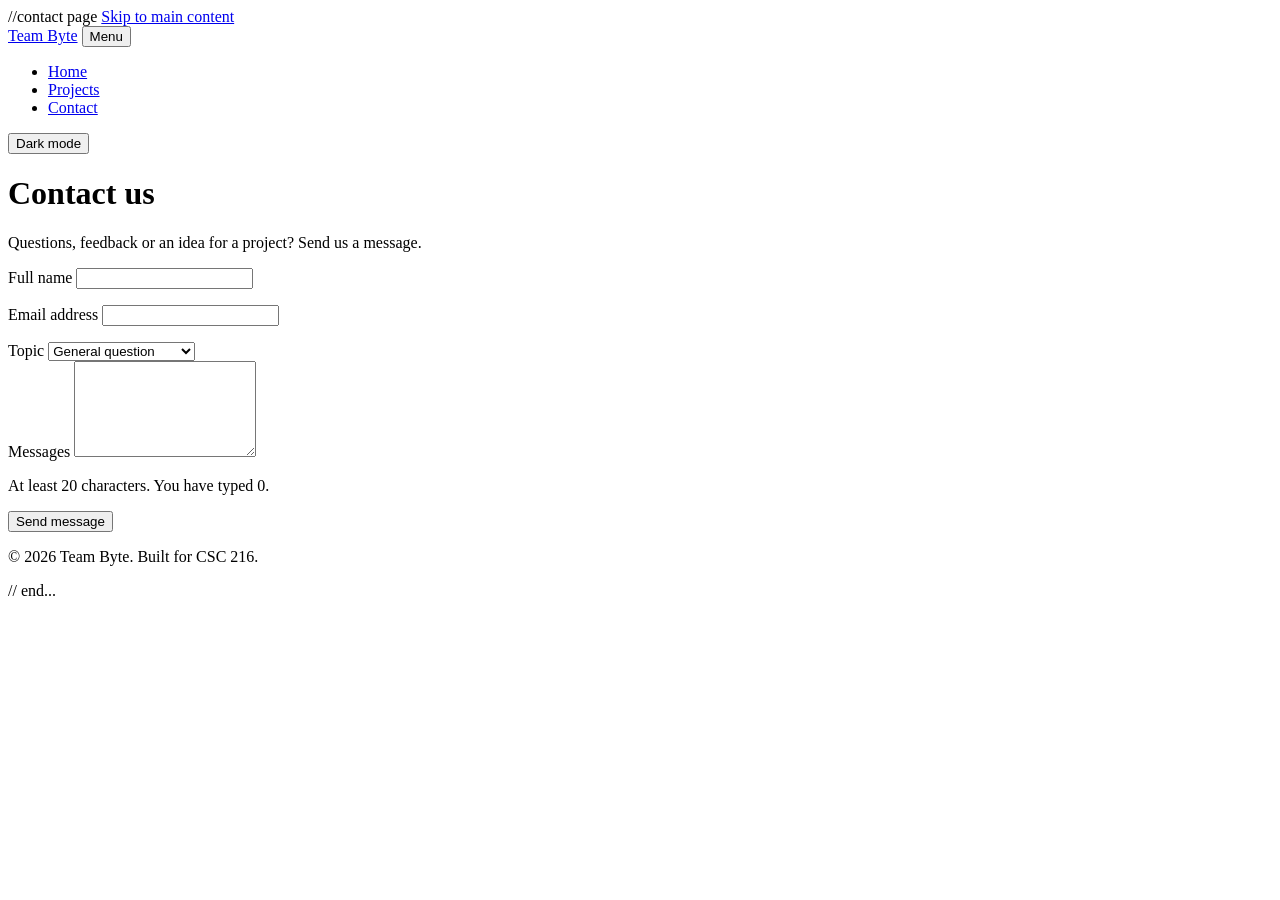
==== contact.html @ ac4a9874 "Add contact page Co-authored-by: Brenda Chepkirui <brendachepkirui681@gmail.com>" ====
<!DOCTYPE html> //contact page 
<html lamg="en">
    <head>
        <meta charset="UTF-8">
        <meta name="viewport" content="width=device-with, initial-scale=1.0">
        <meta name="description" content="Send a message to Team Byte.">
        <title>Contact | Team Byte</title>
        <link rel="stylesheet" href="css/styles.css">
        <script src="js/script.js" defer></script>
    </head>
    <body>
        <a class="skip-link" href="#main">Skip to main content</a>

        <header class="site-header">
            <div class="container header-inner">
                <a class="logo" href="index.html">Team Byte</a>
                <button class="nav toggle" type="button" aria-expanded="false" aria-controls="size-nav">Menu</button>
                <nav id="site-nav" class="site-nav" arial-label="Main">
                    <ul>
                        <li><a href="index.html">Home</a></li>
                        <li><a href="projects.html">Projects</a></li>
                        <li><a href="contact.html" aria-current="page">Contact</a></li>
                    </ul>
                </nav>
                <button class="theme-toggle" type="button" aria-pressed="false">Dark mode</button>
            </div>
        </header>

        <main id="main" class="container">
            <header class="page-header">
                <h1>Contact us</h1>
                <p class="lead">Questions, feedback or an idea for a project? Send us a message.</p>
            </header>

            <form id="contact-form" class="contact-form" novalidate>
                <div class="field">
                    <label for="name">Full name</label>
                    <input type="text" id="name" autocomplete="name" required aria-describedby="name-error">
                    <p class="error" id="name-error"></p>
                </div>

                <div class="field">
                    <label for="email">Email address</label>
                    <input type="email" id="email" name="email" autocomplete="email" required aria-describedby="email-error">
                    <p class="error" id="email-error"></p>
                </div>

                <div class="field">
                    <label for="topic">Topic</label>
                    <select id="topic" name="topic">
                        <option value="general">General question</option>
                        <option value="collaboration">Collaboration</option>
                        <option value="feedback">Feedback on our site</option>
                    </select>
                </div>

                <div class="field">
                    <label for="message">Messages</label>
                    <textarea id="message" name="message" rows="6" required minlength="20" aria-describedby="message-hint message-error"></textarea>
                    <p class="hint" id="message-hint">At least 20 characters. You have typed <span id="char-count">0</span>.</p>
                    <p class="error" id="message-error"></p>
                </div>

                <button class="button" type="submit">Send message</button>
                <p id="form-status" class="form-status" role="status"></p>
            </form>
        </main>

        <footer class="site-footer">
            <div class="container">
                <P>© <span id="year">2026</span> Team Byte. Built for CSC 216.</P>
            </div>
        </footer>
    </body>
</html> // end...
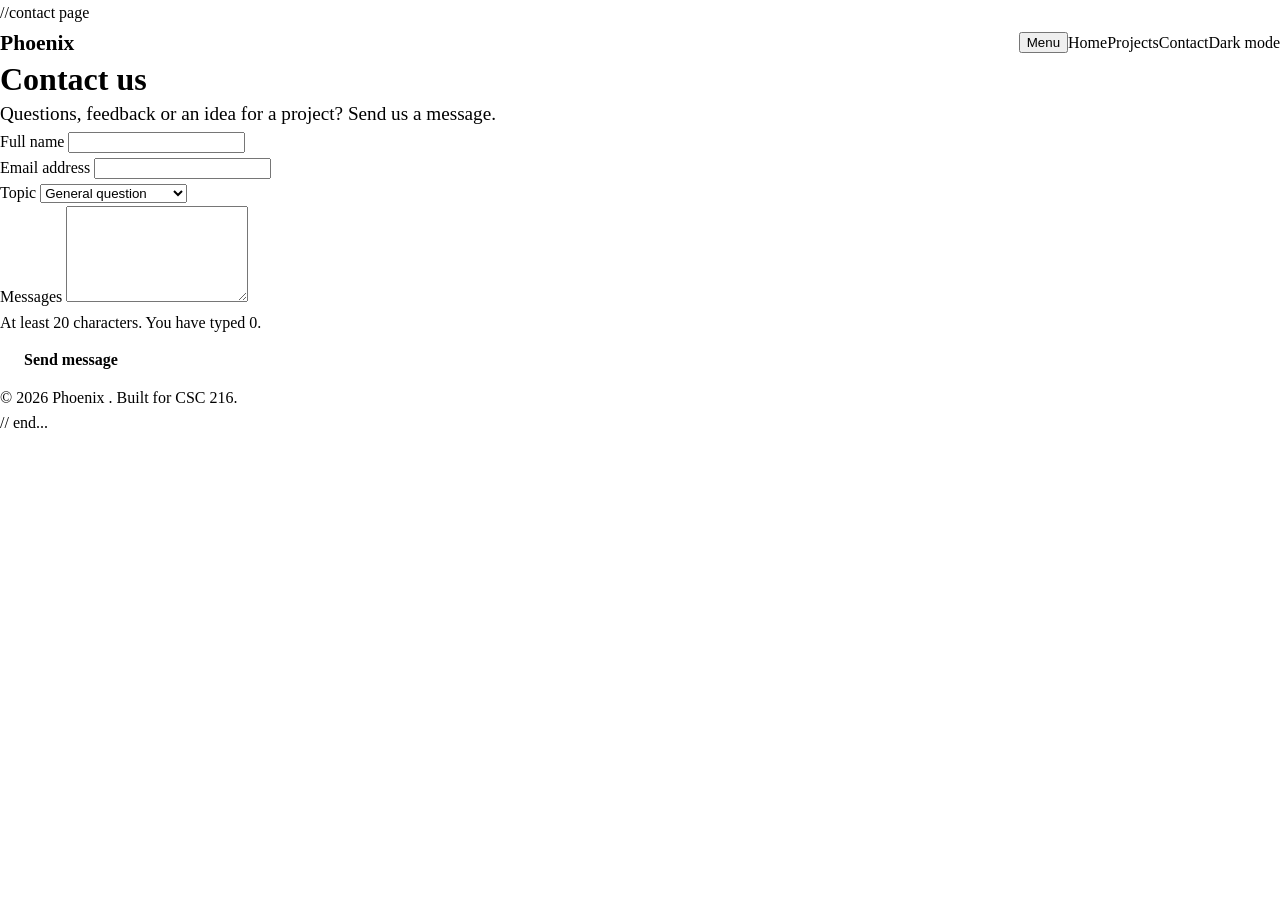
==== commit 26023238: "update script.js" ====
--- a/contact.html
+++ b/contact.html
@@ -3,8 +3,8 @@
     <head>
         <meta charset="UTF-8">
         <meta name="viewport" content="width=device-with, initial-scale=1.0">
-        <meta name="description" content="Send a message to Team Byte.">
-        <title>Contact | Team Byte</title>
+        <meta name="description" content="Send a message to Phoenix .">
+        <title>Contact | Phoenix </title>
         <link rel="stylesheet" href="css/styles.css">
         <script src="js/script.js" defer></script>
     </head>
@@ -13,7 +13,7 @@
 
         <header class="site-header">
             <div class="container header-inner">
-                <a class="logo" href="index.html">Team Byte</a>
+                <a class="logo" href="index.html">Phoenix </a>
                 <button class="nav toggle" type="button" aria-expanded="false" aria-controls="size-nav">Menu</button>
                 <nav id="site-nav" class="site-nav" arial-label="Main">
                     <ul>
@@ -68,7 +68,7 @@
 
         <footer class="site-footer">
             <div class="container">
-                <P>© <span id="year">2026</span> Team Byte. Built for CSC 216.</P>
+                <P>© <span id="year">2026</span> Phoenix . Built for CSC 216.</P>
             </div>
         </footer>
     </body>
--- a/css/styles.css
+++ b/css/styles.css
@@ -0,0 +1,494 @@
+/* =====================================================
+   Team website stylesheet (CSC 216, Lab 2)
+   One file styles every page on the site.
+   ===================================================== */
+
+/* ---------- 1. Design tokens ---------- */
+/* =====================================================
+   :root:
+    --color-bg: #f6f7f4;
+    --colo-surface:#ffffff;
+    --color-text: #1c2430;
+    --color-muted:#5a6474;
+    --color-primary: #0f6e6e;
+    --color-primary-dark: #0a5050;
+    --color-on-primary: #ffffff;
+    --color-border: #dde1e6;
+    --color-error: #b3261e;
+    --color-success: #1e7b3a;
+
+  --font-body: system-ui, -apple-system, "Segoe UI", Roboto, Arial, sans-serif;
+  --font-heading: Georgia, "Times New Roman", serif;
+
+  --space-1: 0.5rem;
+  --space-2: 1rem;
+  --space-3: 1.5rem;
+  --space-4: 2.5rem;
+  --space-5: 4rem;
+
+  --radius: 10px;
+  --max-width: 1080px;
+}
+
+body.dark {
+  --color-bg: #11161d;
+  --color-surface: #1a212b;
+  --color-text: #e7ebf0;
+  --color-muted: #a2abb9;
+  --color-
+  --color-surface: #ffffff;
+  --color-text: #1c2430;
+  --color-muted: #5a6474;
+  --color-primary: #0f6e6e;
+  --color-primary-dark: #0a5050;
+  --color-on-primary: #ffffff;
+  --color-border: #dde1e6;
+  --color-error: #b3261e;
+  --color-success: #1e7b3a;
+
+  --font-body: system-ui, -apple-system, "Segoe UI", Roboto, Arial, sans-serif;
+  --font-heading: Georgia, "Times New Roman", serif;
+
+  --space-1: 0.5rem;
+  --space-2: 1rem;
+  --space-3: 1.5rem;
+  --space-4: 2.5rem;
+  --space-5: 4rem;
+
+  --radius: 10px;
+  --max-width: 1080px;
+}
+
+body.dark {
+  --color-bg: #FFF8F1;
+  --color-surface: #FFFFFF;
+  --color-text: #e7ebf0;
+  --color-muted: #625D73;
+  --color-primary: #5B3FD6;
+  --color-primary-dark: #4527AO;
+  --color-on-primary: #0b1f1f;
+  --color-border: #E8DFF5;
+  --color-error: #B3261E;
+  --color-success: #1E7B3A;
+  color-scheme: dark;
+  --color-accent: #FF6B6B;
+  --color-highlight #FFD166cc
+}
+/* ---------- 2. Base and reset ---------- */
+*,
+*::before,
+*::after {
+  box-sizing: border-box;
+}
+
+body {
+  margin: 0;
+  font-family: var(--font-body);
+  font-size: 1rem;
+  line-height: 1.6;
+  color: var(--color-text);
+  background-color: var(--color-bg);
+  transition: background-color 0.3s ease, color 0.3s ease;
+}
+
+h1,
+h2,
+h3 {
+  font-family: var(--font-heading);
+  line-height: 1.2;
+  margin: 0 0 var(--space-2);
+}
+
+p {
+  margin: 0 0 var(--space-2);
+}
+
+a {
+  color: var(--color-primary);
+}
+img{
+    max-width: 100%;
+    display: block;
+}
+:focus-visible{
+    outline: 3px solid var(-color-primary);
+    outline-offset: 3px;
+}
+/* ---------- 3. Layout helpers ---------- */
+.container {
+  width: 100%;
+  max-width: var(--max-width);
+  margin-inline: auto;
+  padding-inline: var(--space-2);
+}
+.section {
+  padding-block: var(--space-4);
+}
+
+.skip-link {
+  position: absolute;
+  top: -4rem;
+  left: var(--space-2);
+  z-index: 100;
+  padding: var(--space-1) var(--space-2);
+  border-radius: var(--radius);
+  background-color: var(--color-primary);
+  color: var(--color-on-primary);
+}
+
+.skip-link:focus {
+  top: var(--space-2);
+}
+/* ---------- 4. Header and navigation ---------- */
+.site-header {
+  position: sticky;
+  top: 0;
+  z-index: 10;
+  background-color: var(--color-surface);
+  border-bottom: 1px solid var(--color-border);
+}
+
+.header-inner {
+  display: flex;
+  flex-wrap: wrap;
+  align-items: center;
+  gap: var(--space-2);
+  padding-block: var(--space-2);
+}
+
+.logo {
+  margin-right: auto;
+  font-family: var(--font-heading);
+  font-size: 1.35rem;
+  font-weight: 700;
+  color: var(--color-text);
+  text-decoration: none;
+}
+
+.site-nav ul {
+  display: flex;
+  gap: var(--space-1);
+  margin: 0;
+  padding: 0;
+  list-style: none;
+}
+
+.site-nav a {
+  display: block;
+  padding: var(--space-1) var(--space-2);
+  border-radius: var(--radius);
+  color: var(--color-text);
+  font-weight: 500;
+  text-decoration: none;
+}
+
+.site-nav a:hover {
+  background-color: var(--color-bg);
+}
+
+.site-nav a[aria-current="page"] {
+  background-color: var(--color-primary);
+  color: var(--color-on-primary);
+}
+
+.nav-toggle,
+.theme-toggle {
+  padding: var(--space-1) var(--space-2);
+  border: 1px solid var(--color-border);
+  border-radius: var(--radius);
+  background-color: transparent;
+  color: var(--color-text);
+  font: inherit;
+  cursor: pointer;
+}
+
+.theme-toggle[aria-pressed="true"] {
+  border-color: var(--color-primary);
+  color: var(--color-primary);
+}
+
+.nav-toggle {
+  display: none;
+}
+/* ---------- 5. Buttons and hero ---------- */
+.button {
+  display: inline-block;
+  padding: 0.75rem 1.5rem;
+  border: none;
+  border-radius: var(--radius);
+  background-color: var(--color-primary);
+  color: var(--color-on-primary);
+  font: inherit;
+  font-weight: 600;
+  text-decoration: none;
+  cursor: pointer;
+  transition: background-color 0.2s ease, transform 0.2s ease;
+}
+
+.button:hover {
+  background-color: var(--color-primary-dark);
+  color: var(--color-on-primary);
+  transform: translateY(-2px);
+}
+
+.hero {
+  padding-block: var(--space-5);
+  background: linear-gradient(135deg, var(--color-surface), var(--color-bg));
+  border-bottom: 1px solid var(--color-border);
+}
+
+.hero h1 {
+  max-width: 18ch;
+  margin-bottom: 1.2rem;
+  font-size: clamp(2rem, 5vw, 3.25rem);
+  font-weight: 800;
+  line-height:1.15 ;
+  color: var(--color-primary)
+
+}
+
+.eyebrow {
+  margin-bottom: var(--space-1);
+  color: var(--color-primary);
+  font-size: 0.8rem;
+  font-weight: 700;
+  letter-spacing: 0.12em;
+  text-transform: uppercase;
+}
+
+.lead {
+  max-width: 55ch;
+  margin-bottom: var(--space-3);
+  color: var(--color-muted);
+  font-size: 1.2rem;
+}
+.page-header {
+  padding-block: var(--space-4) var(--space-2);
+}
+/* ---------- 6. Cards and grids ---------- */
+.team-grid,
+.project-grid {
+  display: grid;
+  grid-template-columns: repeat(auto-fit, minmax(260px, 1fr));
+  gap: var(--space-3);
+}
+
+.card {
+  padding: var(--space-3);
+  border: 1px solid var(--color-border);
+  border-radius: var(--radius);
+  background-color: var(--color-surface);
+}
+
+.avatar {
+  display: grid;
+  place-items: center;
+  width: 64px;
+  height: 64px;
+  margin-bottom: var(--space-2);
+  border-radius: 50%;
+  background-color: var(--color-primary);
+  color: var(--color-on-primary);
+  font-size: 1.25rem;
+  font-weight: 700;
+}
+
+.role {
+  color: var(--color-primary);
+  font-weight: 600;
+}
+
+.skill-list {
+  padding-left: 1.25rem;
+}
+
+.skill-list li {
+  margin-bottom: var(--space-1);
+}
+/* ---------- 6. Cards and grids ---------- */
+.team-grid,
+.project-grid {
+  display: grid;
+  grid-template-columns: repeat(auto-fit, minmax(260px, 1fr));
+  gap: var(--space-3);
+}
+
+.card {
+  padding: var(--space-3);
+  border: 1px solid var(--color-border);
+  border-radius: var(--radius);
+  background-color: var(--color-surface);
+}
+
+.avatar {
+  display: grid;
+  place-items: center;
+  width: 64px;
+  height: 64px;
+  margin-bottom: var(--space-2);
+  border-radius: 50%;
+  background-color: var(--color-primary);
+  color: var(--color-on-primary);
+  font-size: 1.25rem;
+  font-weight: 700;
+}
+
+.role {
+  color: var(--color-primary);
+  font-weight: 600;
+}
+
+.skill-list {
+    padding-left: 1.25rem;
+}
+
+.skill-list li {
+  margin-bottom: var(--space-1);
+  /* ---------- 7. Projects page ---------- */
+.filters {
+  display: flex;
+  flex-wrap: wrap;
+  gap: var(--space-1);
+  margin-bottom: var(--space-2);
+}
+
+.filter-btn {
+  padding: 0.4rem 1rem;
+  border: 1px solid var(--color-border);
+  border-radius: 999px;
+  background-color: var(--color-surface);
+  color: var(--color-text);
+  font: inherit;
+  cursor: pointer;
+}
+
+.filter-btn[aria-pressed="true"] {
+  border-color: var(--color-primary);
+  background-color: var(--color-primary);
+  color: var(--color-on-primary);
+}
+
+.project-count {
+  color: var(--color-muted);
+}
+
+.tag {
+  display: inline-block;
+  margin-bottom: var(--space-1);
+  color: var(--color-primary);
+  font-size: 0.75rem;
+  font-weight: 700;
+  letter-spacing: 0.06em;
+  text-transform: uppercase;
+}
+
+/* ---------- 8. Contact form ---------- */
+.contact-form {
+  max-width: 560px;
+  padding-bottom: var(--space-4);
+}
+
+.field {
+  margin-bottom: var(--space-3);
+}
+
+label {
+  display: block;
+  margin-bottom: 0.35rem;
+  font-weight: 600;
+}
+
+input,
+select,
+textarea {
+  width: 100%;
+  padding: 0.65rem 0.8rem;
+  border: 1px solid var(--color-border);
+  border-radius: var(--radius);
+  background-color: var(--color-surface);
+  color: var(--color-text);
+  font: inherit;
+}
+
+input:focus,
+select:focus,
+textarea:focus {
+  border-color: var(--color-primary);
+}
+
+input[aria-invalid="true"],
+textarea[aria-invalid="true"] {
+  border-color: var(--color-error);
+}
+
+.hint,
+.error {
+  margin: 0.35rem 0 0;
+  font-size: 0.9rem;
+}
+
+.hint {
+  color: var(--color-muted);
+}
+
+.error {
+  min-height: 1.4em;
+  color: var(--color-error);
+}
+
+.form-status {
+  margin-top: var(--space-2);
+  color: var(--color-success);
+  font-weight: 600;
+}
+/* ---------- 9. Footer ---------- */
+.site-footer {
+  margin-top: var(--space-4);
+  padding-block: var(--space-3);
+  border-top: 1px solid var(--color-border);
+  color: var(--color-muted);
+  text-align: center;
+}
+
+/* ---------- 10. Small screens ---------- */
+@media (max-width: 700px) {
+  .nav-toggle {
+    display: inline-block;
+  }
+
+  .site-nav {
+    display: none;
+    order: 3;
+    width: 100%;
+  }
+
+  .site-nav.open {
+    display: block;
+  }
+
+  .site-nav ul {
+    flex-direction: column;
+  }H
+H
+  .section {
+    padding-block: var(--space-3);
+  }
+}
+
+/* ---------- 11. Respect reduced-motion preferences ---------- */
+@media (prefers-reduced-motion: reduce) {
+  *,
+  *::before,
+  *::after {
+    transition: none !important;
+  }
+}
+
+
+
+  
+
+
+
+
+
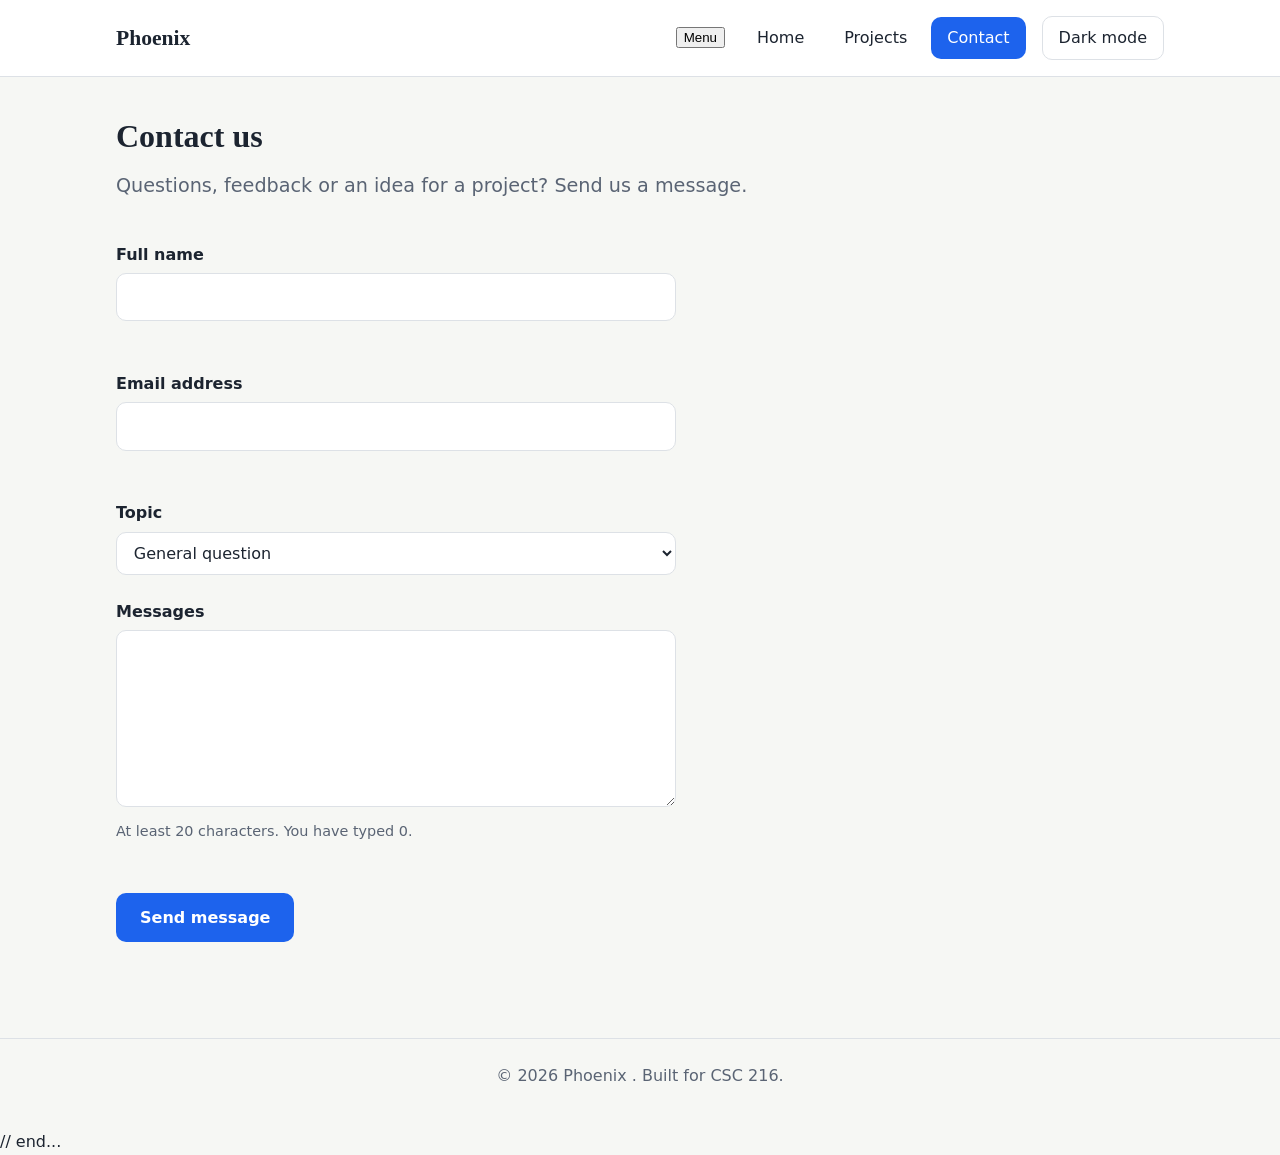
==== commit ef64c8f4: "Fix comment syntax in contact.html" ====
--- a/contact.html
+++ b/contact.html
@@ -1,8 +1,8 @@
-<!DOCTYPE html> //contact page 
+<!DOCTYPE html> <!-- Contact page-->
 <html lamg="en">
     <head>
         <meta charset="UTF-8">
-        <meta name="viewport" content="width=device-with, initial-scale=1.0">
+        <meta name="viewport" content="width=device-width, initial-scale=1.0">
         <meta name="description" content="Send a message to Phoenix .">
         <title>Contact | Phoenix </title>
         <link rel="stylesheet" href="css/styles.css">
--- a/css/styles.css
+++ b/css/styles.css
@@ -4,14 +4,14 @@
    ===================================================== */
 
 /* ---------- 1. Design tokens ---------- */
-/* =====================================================
-   :root:
+/* ===================================================== */
+   :root {
     --color-bg: #f6f7f4;
-    --colo-surface:#ffffff;
+    --color-surface:#ffffff;
     --color-text: #1c2430;
     --color-muted:#5a6474;
-    --color-primary: #0f6e6e;
-    --color-primary-dark: #0a5050;
+    --color-primary: #1d63ed;
+    --color-primary-dark: #1243a6;
     --color-on-primary: #ffffff;
     --color-border: #dde1e6;
     --color-error: #b3261e;
@@ -35,45 +35,15 @@
   --color-surface: #1a212b;
   --color-text: #e7ebf0;
   --color-muted: #a2abb9;
-  --color-
-  --color-surface: #ffffff;
-  --color-text: #1c2430;
-  --color-muted: #5a6474;
-  --color-primary: #0f6e6e;
-  --color-primary-dark: #0a5050;
-  --color-on-primary: #ffffff;
-  --color-border: #dde1e6;
-  --color-error: #b3261e;
-  --color-success: #1e7b3a;
-
-  --font-body: system-ui, -apple-system, "Segoe UI", Roboto, Arial, sans-serif;
-  --font-heading: Georgia, "Times New Roman", serif;
-
-  --space-1: 0.5rem;
-  --space-2: 1rem;
-  --space-3: 1.5rem;
-  --space-4: 2.5rem;
-  --space-5: 4rem;
-
-  --radius: 10px;
-  --max-width: 1080px;
-}
-
-body.dark {
-  --color-bg: #FFF8F1;
-  --color-surface: #FFFFFF;
-  --color-text: #e7ebf0;
-  --color-muted: #625D73;
-  --color-primary: #5B3FD6;
-  --color-primary-dark: #4527AO;
+  --color-primary: #4f8cf6;
+  --color-primary-dark: #1d63ed;
   --color-on-primary: #0b1f1f;
-  --color-border: #E8DFF5;
-  --color-error: #B3261E;
-  --color-success: #1E7B3A;
-  color-scheme: dark;
-  --color-accent: #FF6B6B;
-  --color-highlight #FFD166cc
-}
+  --color-border: #2b3340;
+  --color-error: #ff8a80;
+  --color-success: #7ddc97;
+}
+
+
 /* ---------- 2. Base and reset ---------- */
 *,
 *::before,
@@ -305,6 +275,7 @@
 .skill-list li {
   margin-bottom: var(--space-1);
 }
+
 /* ---------- 6. Cards and grids ---------- */
 .team-grid,
 .project-grid {
@@ -344,6 +315,8 @@
 
 .skill-list li {
   margin-bottom: var(--space-1);
+}
+
   /* ---------- 7. Projects page ---------- */
 .filters {
   display: flex;
@@ -468,8 +441,8 @@
 
   .site-nav ul {
     flex-direction: column;
-  }H
-H
+  }
+
   .section {
     padding-block: var(--space-3);
   }
@@ -482,13 +455,10 @@
   *::after {
     transition: none !important;
   }
-}
-
-
-
-  
-
-
-
-
-
+
+  #project-search{
+    display: block;
+    width: 100%;
+    margin-bottom: 16px;
+  }
+}
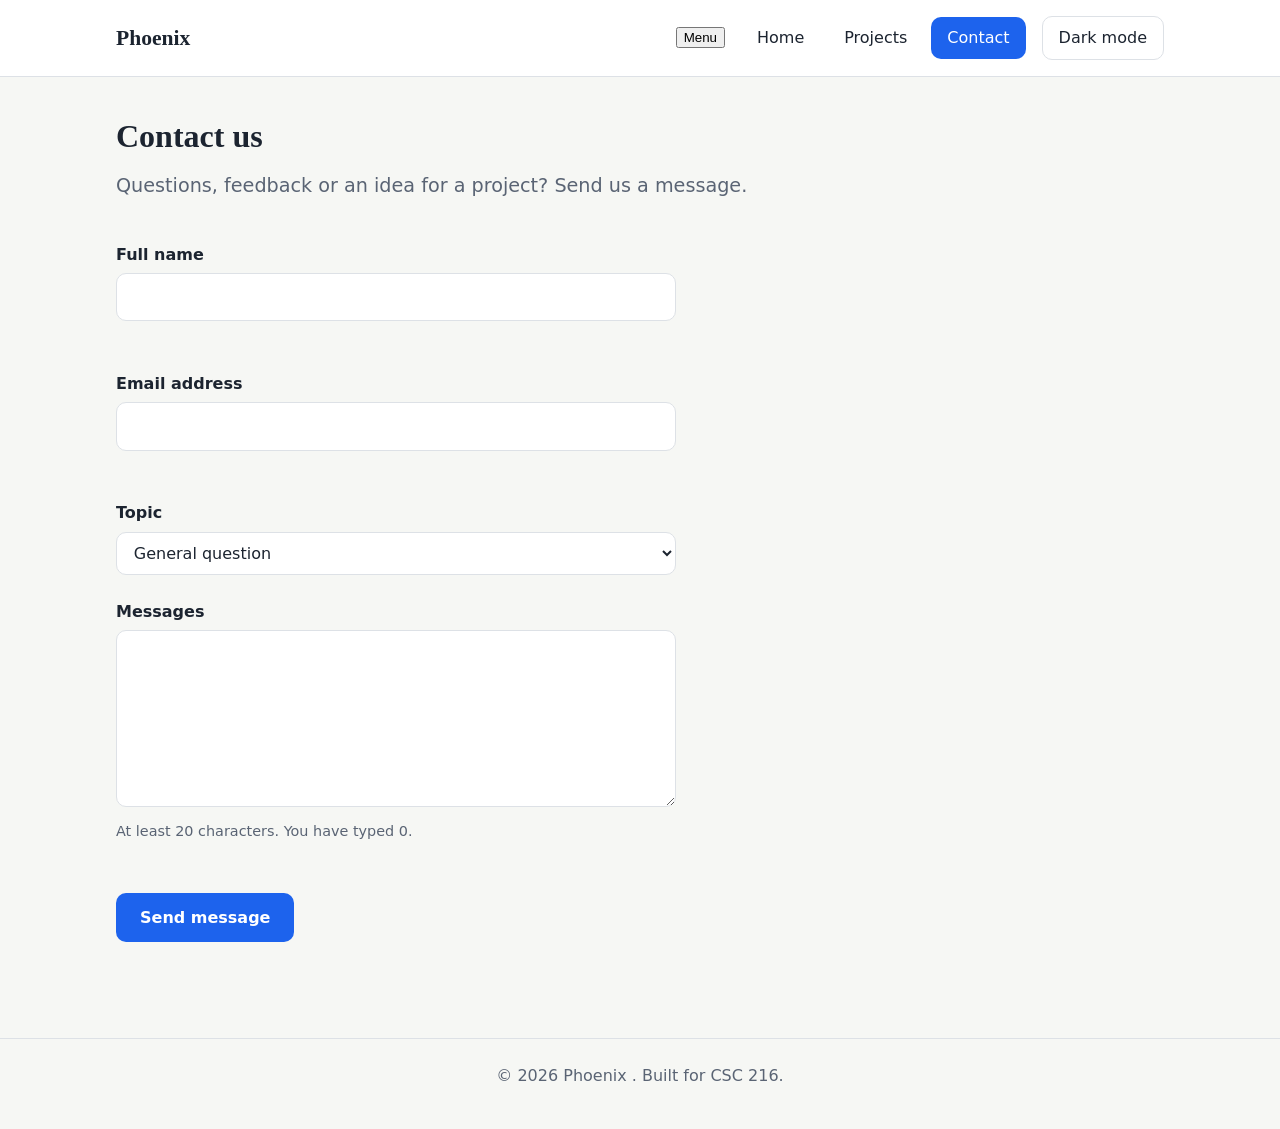
==== commit d524b820: "Changes in contact page" ====
--- a/contact.html
+++ b/contact.html
@@ -72,4 +72,4 @@
             </div>
         </footer>
     </body>
-</html> // end...+</html> 
--- a/css/styles.css
+++ b/css/styles.css
@@ -261,6 +261,7 @@
   color: var(--color-on-primary);
   font-size: 1.25rem;
   font-weight: 700;
+  object-fit: cover;
 }
 
 .role {
@@ -302,6 +303,7 @@
   color: var(--color-on-primary);
   font-size: 1.25rem;
   font-weight: 700;
+  object-fit: cover;
 }
 
 .role {
